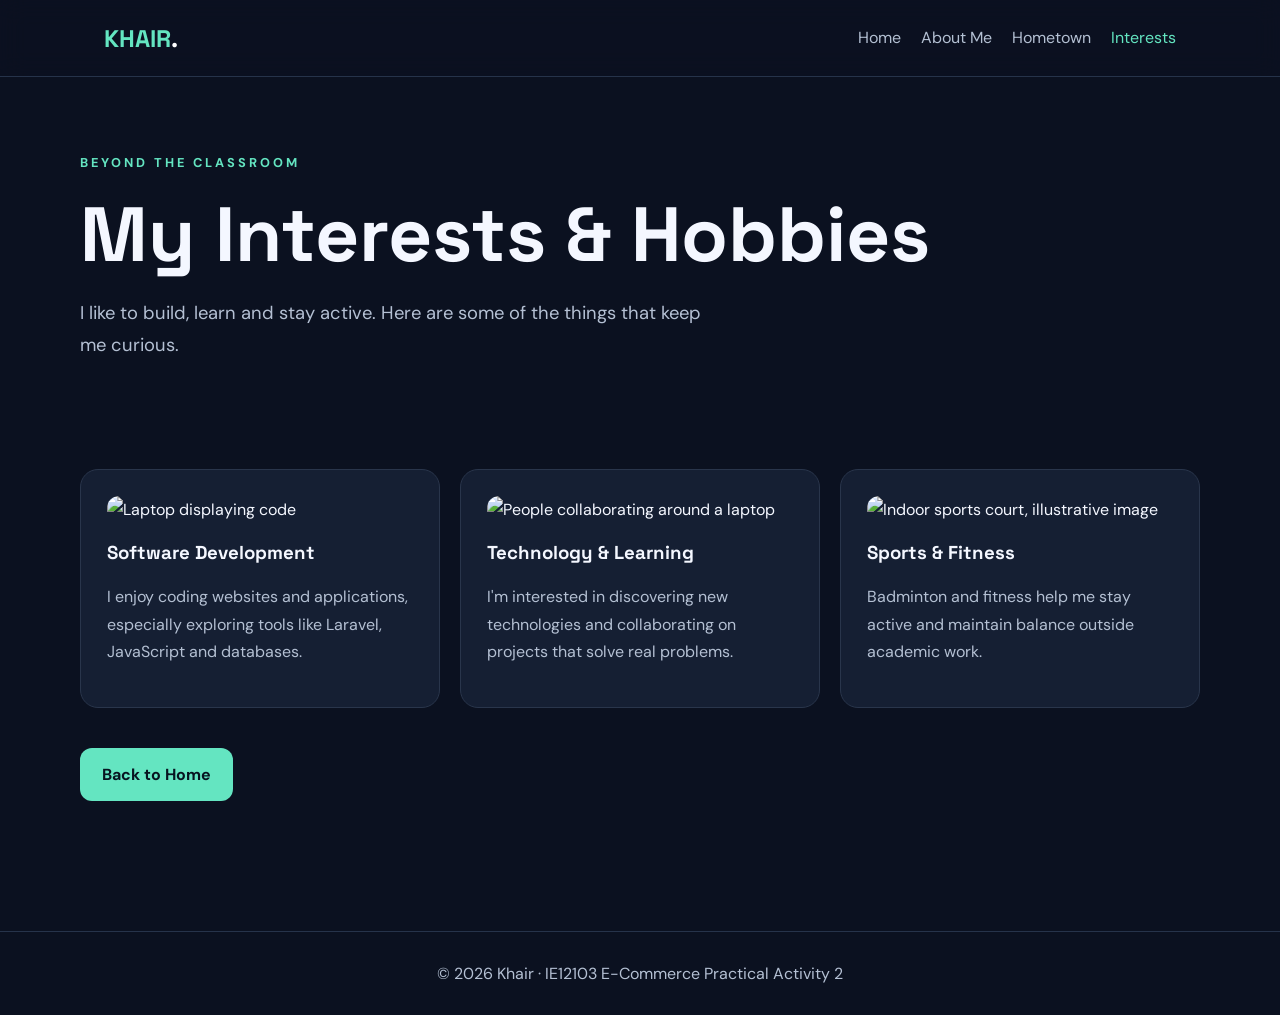
==== khair-portfolio/interests.html @ 46a11589 "Add files via upload" ====
<!DOCTYPE html><html lang="en"><head><meta charset="UTF-8"><meta name="viewport" content="width=device-width,initial-scale=1"><meta name="description" content="Khair's personal website: hometown, background and interests"><title>My Interests | Khair</title><link rel="stylesheet" href="assets/style.css"></head><body><header><nav class="container"><a class="logo" href="index.html">KHAIR<span style="color:white">.</span></a><div class="links"><a href="index.html" >Home</a><a href="about.html" >About Me</a><a href="hometown.html" TOWN>Hometown</a><a href="interests.html" class="active">Interests</a></div></nav></header><main><section class="container page-head"><div class="eyebrow">Beyond the classroom</div><h1>My Interests & Hobbies</h1><p class="lead">I like to build, learn and stay active. Here are some of the things that keep me curious.</p></section><section class="container section"><div class="grid"><article class="card"><img src="https://images.unsplash.com/photo-1498050108023-c5249f4df085?w=900&q=80" alt="Laptop displaying code"><h3>Software Development</h3><p>I enjoy coding websites and applications, especially exploring tools like Laravel, JavaScript and databases.</p></article><article class="card"><img src="https://images.unsplash.com/photo-1516321318423-f06f85e504b3?w=900&q=80" alt="People collaborating around a laptop"><h3>Technology & Learning</h3><p>I'm interested in discovering new technologies and collaborating on projects that solve real problems.</p></article><article class="card"><img src="https://images.unsplash.com/photo-1519861531473-9200262188bf?w=900&q=80" alt="Indoor sports court, illustrative image"><h3>Sports & Fitness</h3><p>Badminton and fitness help me stay active and maintain balance outside academic work.</p></article></div><div style="margin-top:30px"><a class="btn" href="index.html">Back to Home</a></div></section></main><footer>© <span data-year>2026</span> Khair · IE12103 E-Commerce Practical Activity 2</footer><script src="assets/script.js"></script></body></html>
---- khair-portfolio/assets/style.css ----
@import url('https://fonts.googleapis.com/css2?family=DM+Sans:wght@400;500;600;700&family=Space+Grotesk:wght@400;500;600;700&display=swap');:root{--bg:#0b1120;--panel:#151f33;--ink:#f4f7ff;--muted:#b4c0d3;--accent:#64e5c1}*{box-sizing:border-box}body{margin:0;background:var(--bg);color:var(--ink);font-family:'DM Sans',sans-serif;line-height:1.7}a{color:inherit;text-decoration:none}.container{max-width:1120px;margin:auto;padding:0 24px}header{border-bottom:1px solid #26334a;background:#0b1120e8;position:sticky;top:0;z-index:5;backdrop-filter:blur(12px)}nav{display:flex;align-items:center;justify-content:space-between;gap:20px;min-height:76px}.logo{font:700 1.5rem 'Space Grotesk';color:var(--accent)}.links{display:flex;flex-wrap:wrap;gap:20px}.links a{color:var(--muted)}.links a:hover,.links a.active{color:var(--accent)}h1,h2,h3{font-family:'Space Grotesk';line-height:1.2}h1{font-size:clamp(2.5rem,6vw,5rem);margin:14px 0}h2{font-size:2rem}.eyebrow{color:var(--accent);text-transform:uppercase;letter-spacing:3px;font-size:.8rem;font-weight:700}.hero{min-height:72vh;display:grid;grid-template-columns:1.2fr .8fr;align-items:center;gap:48px;padding:80px 0}.lead{font-size:1.15rem;color:var(--muted);max-width:650px}.btn{display:inline-block;background:var(--accent);color:#071420;padding:13px 22px;border-radius:12px;font-weight:700;margin:10px 10px 0 0;border:0;cursor:pointer}.btn.secondary{background:transparent;color:var(--ink);border:1px solid #526078}.portrait{width:100%;max-width:360px;aspect-ratio:4/5;object-fit:cover;border-radius:28px;border:2px solid #3d5a66;background:#243247}.photo-wrap{display:flex;justify-content:center}.section{padding:60px 0}.grid{display:grid;grid-template-columns:repeat(3,1fr);gap:20px}.card{background:var(--panel);padding:26px;border:1px solid #29354b;border-radius:18px}.card p{color:var(--muted)}.card img{width:100%;height:210px;object-fit:cover;border-radius:12px}.tag{display:inline-block;border:1px solid #355c5b;color:var(--accent);padding:5px 12px;border-radius:30px;margin:4px}.page-head{padding:75px 0 30px}.two{display:grid;grid-template-columns:1fr 1fr;gap:45px;align-items:center}.muted{color:var(--muted)}footer{margin-top:70px;padding:28px 0;border-top:1px solid #26334a;color:var(--muted);text-align:center}#menuButton{display:none}@media(max-width:750px){.hero,.two{grid-template-columns:1fr}.hero{padding:55px 0}.grid{grid-template-columns:1fr}.links{gap:10px;font-size:.85rem}nav{align-items:flex-start;flex-direction:column;padding:16px 0}.portrait{max-width:300px}}
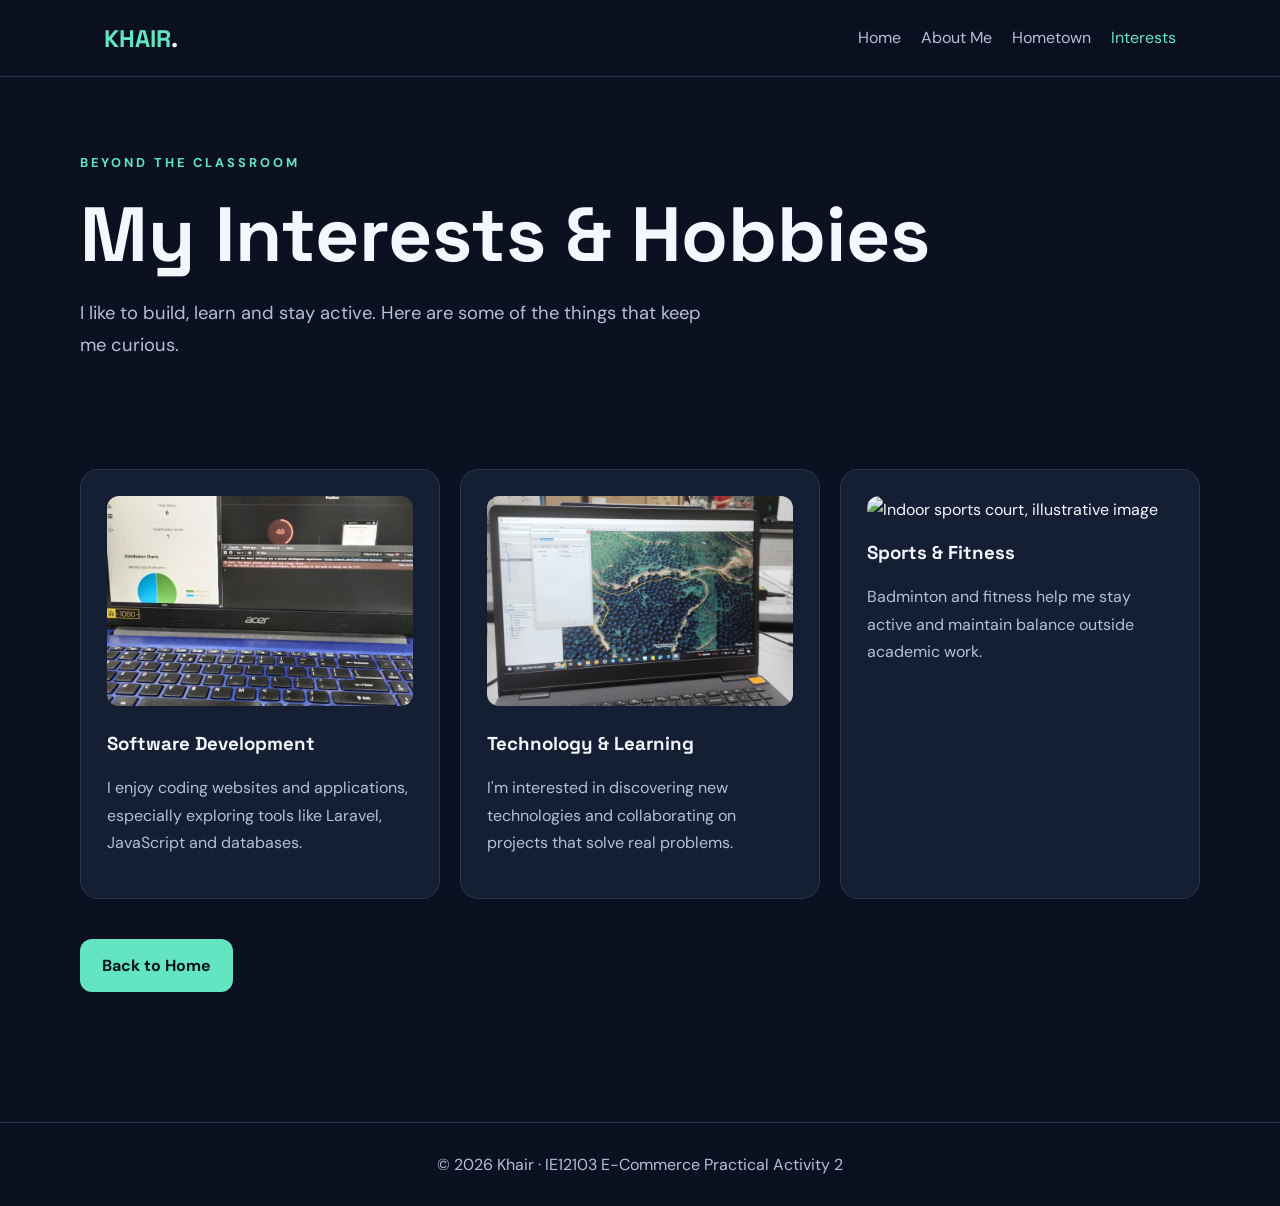
==== commit 95199f9f: "Update interests.html" ====
--- a/khair-portfolio/interests.html
+++ b/khair-portfolio/interests.html
@@ -1 +1,153 @@
-<!DOCTYPE html><html lang="en"><head><meta charset="UTF-8"><meta name="viewport" content="width=device-width,initial-scale=1"><meta name="description" content="Khair's personal website: hometown, background and interests"><title>My Interests | Khair</title><link rel="stylesheet" href="assets/style.css"></head><body><header><nav class="container"><a class="logo" href="index.html">KHAIR<span style="color:white">.</span></a><div class="links"><a href="index.html" >Home</a><a href="about.html" >About Me</a><a href="hometown.html" TOWN>Hometown</a><a href="interests.html" class="active">Interests</a></div></nav></header><main><section class="container page-head"><div class="eyebrow">Beyond the classroom</div><h1>My Interests & Hobbies</h1><p class="lead">I like to build, learn and stay active. Here are some of the things that keep me curious.</p></section><section class="container section"><div class="grid"><article class="card"><img src="https://images.unsplash.com/photo-1498050108023-c5249f4df085?w=900&q=80" alt="Laptop displaying code"><h3>Software Development</h3><p>I enjoy coding websites and applications, especially exploring tools like Laravel, JavaScript and databases.</p></article><article class="card"><img src="https://images.unsplash.com/photo-1516321318423-f06f85e504b3?w=900&q=80" alt="People collaborating around a laptop"><h3>Technology & Learning</h3><p>I'm interested in discovering new technologies and collaborating on projects that solve real problems.</p></article><article class="card"><img src="https://images.unsplash.com/photo-1519861531473-9200262188bf?w=900&q=80" alt="Indoor sports court, illustrative image"><h3>Sports & Fitness</h3><p>Badminton and fitness help me stay active and maintain balance outside academic work.</p></article></div><div style="margin-top:30px"><a class="btn" href="index.html">Back to Home</a></div></section></main><footer>© <span data-year>2026</span> Khair · IE12103 E-Commerce Practical Activity 2</footer><script src="assets/script.js"></script></body></html>+
+<!DOCTYPE html>
+<html lang="en">
+
+<head>
+    <meta charset="UTF-8">
+    <meta name="viewport" content="width=device-width, initial-scale=1">
+
+    <meta
+        name="description"
+        content="Khair's personal website: hometown, background and interests"
+    >
+
+    <title>My Interests | Khair</title>
+
+    <link rel="stylesheet" href="assets/style.css">
+</head>
+
+<body>
+
+    <!-- HEADER & NAVIGATION -->
+    <header>
+        <nav class="container">
+
+            <!-- WEBSITE LOGO -->
+            <a class="logo" href="index.html">
+                KHAIR<span style="color: white;">.</span>
+            </a>
+
+            <!-- NAVIGATION LINKS -->
+            <div class="links">
+                <a href="index.html">Home</a>
+                <a href="about.html">About Me</a>
+                <a href="hometown.html">Hometown</a>
+                <a href="interests.html" class="active">Interests</a>
+            </div>
+
+        </nav>
+    </header>
+
+
+    <!-- MAIN CONTENT -->
+    <main>
+
+        <!-- PAGE INTRODUCTION -->
+        <section class="container page-head">
+
+            <div class="eyebrow">
+                Beyond the classroom
+            </div>
+
+            <h1>My Interests & Hobbies</h1>
+
+            <p class="lead">
+                I like to build, learn and stay active.
+                Here are some of the things that keep
+                me curious.
+            </p>
+
+        </section>
+
+
+        <!-- INTERESTS & HOBBIES SECTION -->
+        <section class="container section">
+
+            <div class="grid">
+
+                <!-- SOFTWARE DEVELOPMENT -->
+                <article class="card">
+
+                    <img
+                        src="assets/software-development.jpeg"
+                        alt="Laptop displaying code"
+                    >
+
+                    <h3>Software Development</h3>
+
+                    <p>
+                        I enjoy coding websites and applications,
+                        especially exploring tools like Laravel,
+                        JavaScript and databases.
+                    </p>
+
+                </article>
+
+
+                <!-- TECHNOLOGY & LEARNING -->
+                <article class="card">
+
+                    <img
+                        src="assets/technology-learning.jpeg"
+                        alt="People collaborating around a laptop"
+                    >
+
+                    <h3>Technology & Learning</h3>
+
+                    <p>
+                        I'm interested in discovering new
+                        technologies and collaborating on
+                        projects that solve real problems.
+                    </p>
+
+                </article>
+
+
+                <!-- SPORTS & FITNESS -->
+                <article class="card">
+
+                    <img
+                        src="https://images.unsplash.com/photo-1519861531473-9200262188bf?w=900&q=80"
+                        alt="Indoor sports court, illustrative image"
+                    >
+
+                    <h3>Sports & Fitness</h3>
+
+                    <p>
+                        Badminton and fitness help me stay
+                        active and maintain balance outside
+                        academic work.
+                    </p>
+
+                </article>
+
+            </div>
+
+
+            <!-- BACK TO HOME BUTTON -->
+            <div style="margin-top: 30px;">
+
+                <a class="btn" href="index.html">
+                    Back to Home
+                </a>
+
+            </div>
+
+        </section>
+
+    </main>
+
+
+    <!-- FOOTER -->
+    <footer>
+        © <span data-year>2026</span> Khair
+        · IE12103 E-Commerce Practical Activity 2
+    </footer>
+
+
+    <!-- JAVASCRIPT -->
+    <script src="assets/script.js"></script>
+
+</body>
+
+</html>
